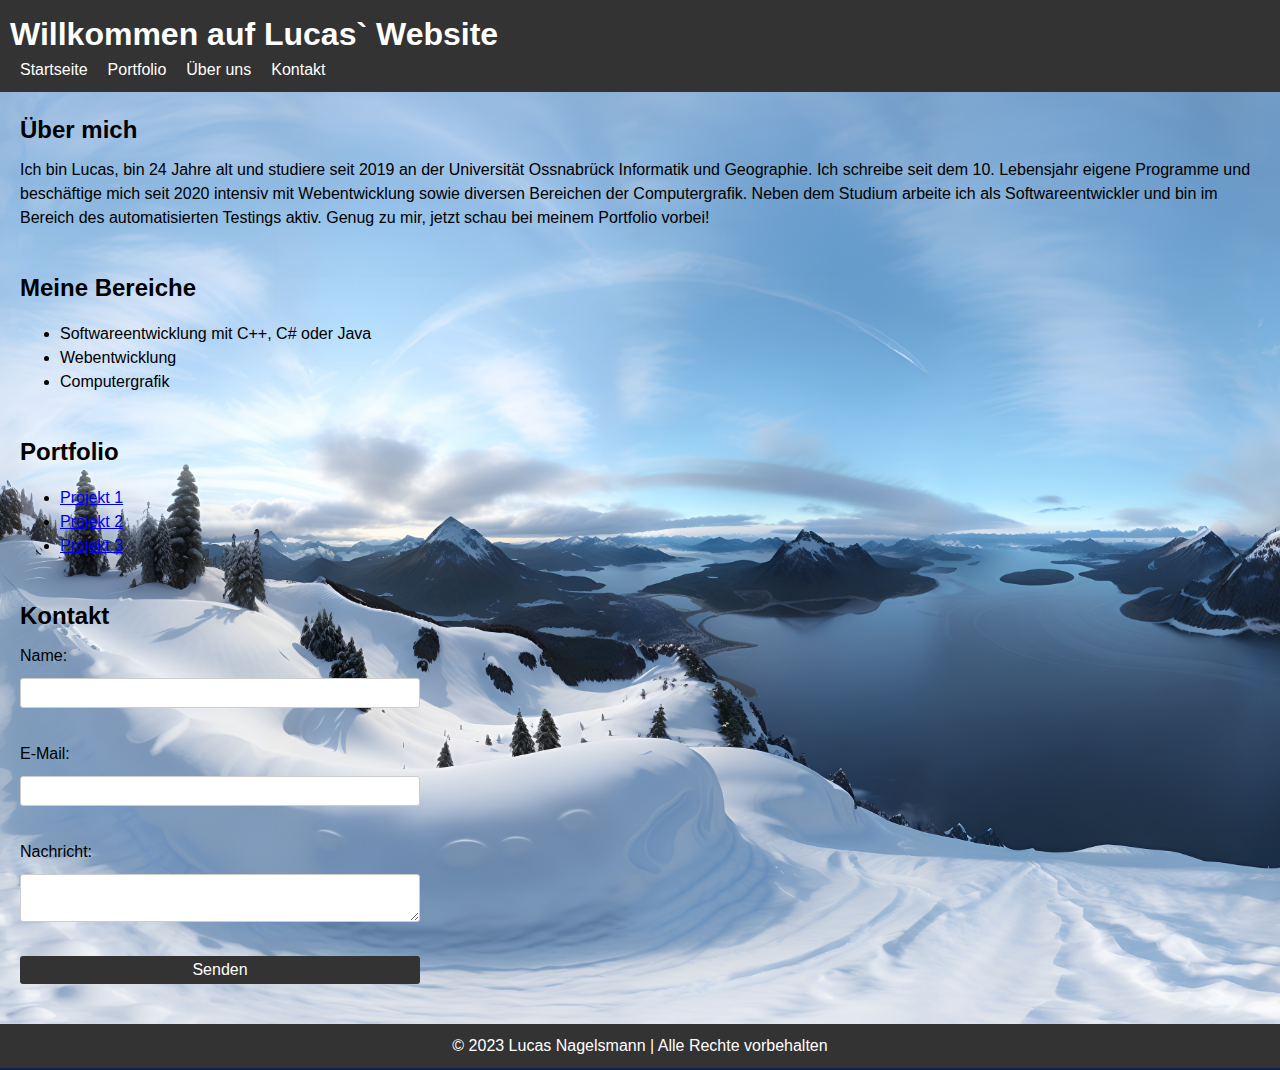
==== index.html @ da479cf8 "Insert Portfolio page" ====
<!DOCTYPE html>
<html>
<head>
	<title>Lucas Nagelsmann</title>
	<meta charset="UTF-8">
	<meta name="viewport" content="width=device-width, initial-scale=1.0">
	<link rel="stylesheet" href="styles.css">
</head>
<body>
	<header>
		<h1>Willkommen auf Lucas` Website</h1>
		<nav>
			<ul>
				<li><a href="index.html">Startseite</a></li>
				<li><a href="portfolio.html">Portfolio</a></li>
				<li><a href="übermich.html">Über uns</a></li>
				<li><a href="kontakt.html">Kontakt</a></li>
			</ul>
		</nav>
	</header>
	<main>
		<section id="about">
			<h2>Über mich</h2>
			<p>Ich bin Lucas, bin 24 Jahre alt und studiere seit 2019 an der Universität Ossnabrück Informatik und Geographie.
				Ich schreibe seit dem 10. Lebensjahr eigene Programme und beschäftige mich seit 2020 intensiv mit Webentwicklung
				sowie diversen Bereichen der Computergrafik. Neben dem Studium arbeite ich als Softwareentwickler und bin im Bereich 
				des automatisierten Testings aktiv. Genug zu mir, jetzt schau bei meinem Portfolio vorbei!
			</p>
		</section>
		<section id="services">
			<h2>Meine Bereiche</h2>
			<ul>
				<li>Softwareentwicklung mit C++, C# oder Java</li>
				<li>Webentwicklung</li>
				<li>Computergrafik</li>
			</ul>
		</section>
		<section id="portfolio">
			<h2>Portfolio</h2>
			<ul>
				<li><a href="#">Projekt 1</a></li>
				<li><a href="#">Projekt 2</a></li>
				<li><a href="#">Projekt 3</a></li>
			</ul>
		</section>
		<section id="contact">
			<h2>Kontakt</h2>
			<form>
				<label for="name">Name:</label>
				<input type="text" id="name" name="name"><br>

				<label for="email">E-Mail:</label>
				<input type="email" id="email" name="email"><br>

				<label for="message">Nachricht:</label>
				<textarea id="message" name="message"></textarea><br>

				<input type="submit" value="Senden">
			</form>
		</section>
	</main>
	<footer>
		<p>&copy; 2023 Lucas Nagelsmann | Alle Rechte vorbehalten</p>
	</footer>
</body>
</html>
---- styles.css ----
/* Allgemeine Formatierung */
body {
    font-family: Arial, sans-serif;
    font-size: 16px;
    line-height: 1.5;
    margin: 0;
    padding: 0;
    background-color: #0c2352; /* Dunkles Blau */
  
    background-image: url("realistic_snowy_mountins.jfif");
    background-repeat: no-repeat;
    background-size: cover;
    
      
}

/* Header */
header {
    background-color: #333;
    color: #fff;
    padding: 10px;
}
header h1 {
    margin: 0;
}

/* Navigation */
nav {
    display: flex;
    justify-content: space-between;
    align-items: center;
}
nav ul {
    list-style: none;
    margin: 0;
    padding: 0;
    display: flex;
}
nav li {
    margin: 0 10px;
}
nav a {
    color: #fff;
    text-decoration: none;
    transition: color 0.3s ease;
}
nav a:hover {
    color: #f00;
}

/* Hauptbereich */
main {
    margin: 20px;
}
section {
    margin-bottom: 40px;
}
h2 {
    font-size: 24px;
    margin-bottom: 10px;
}
p {
    margin: 0;
}

/* Formular */
form {
    display: flex;
    flex-direction: column;
    max-width: 400px;
}
label {
    margin-bottom: 10px;
}
input[type="text"],
input[type="email"],
textarea {
    padding: 5px;
    margin-bottom: 10px;
    border: 1px solid #ccc;
    border-radius: 3px;
    font-size: 16px;
}
input[type="submit"] {
    background-color: #333;
    color: #fff;
    padding: 5px 10px;
    border: none;
    border-radius: 3px;
    font-size: 16px;
    cursor: pointer;
}
input[type="submit"]:hover {
    background-color: #f00;
}

/* Footer */
footer {
    background-color: #333;
    color: #fff;
    padding: 10px;
    text-align: center;
}
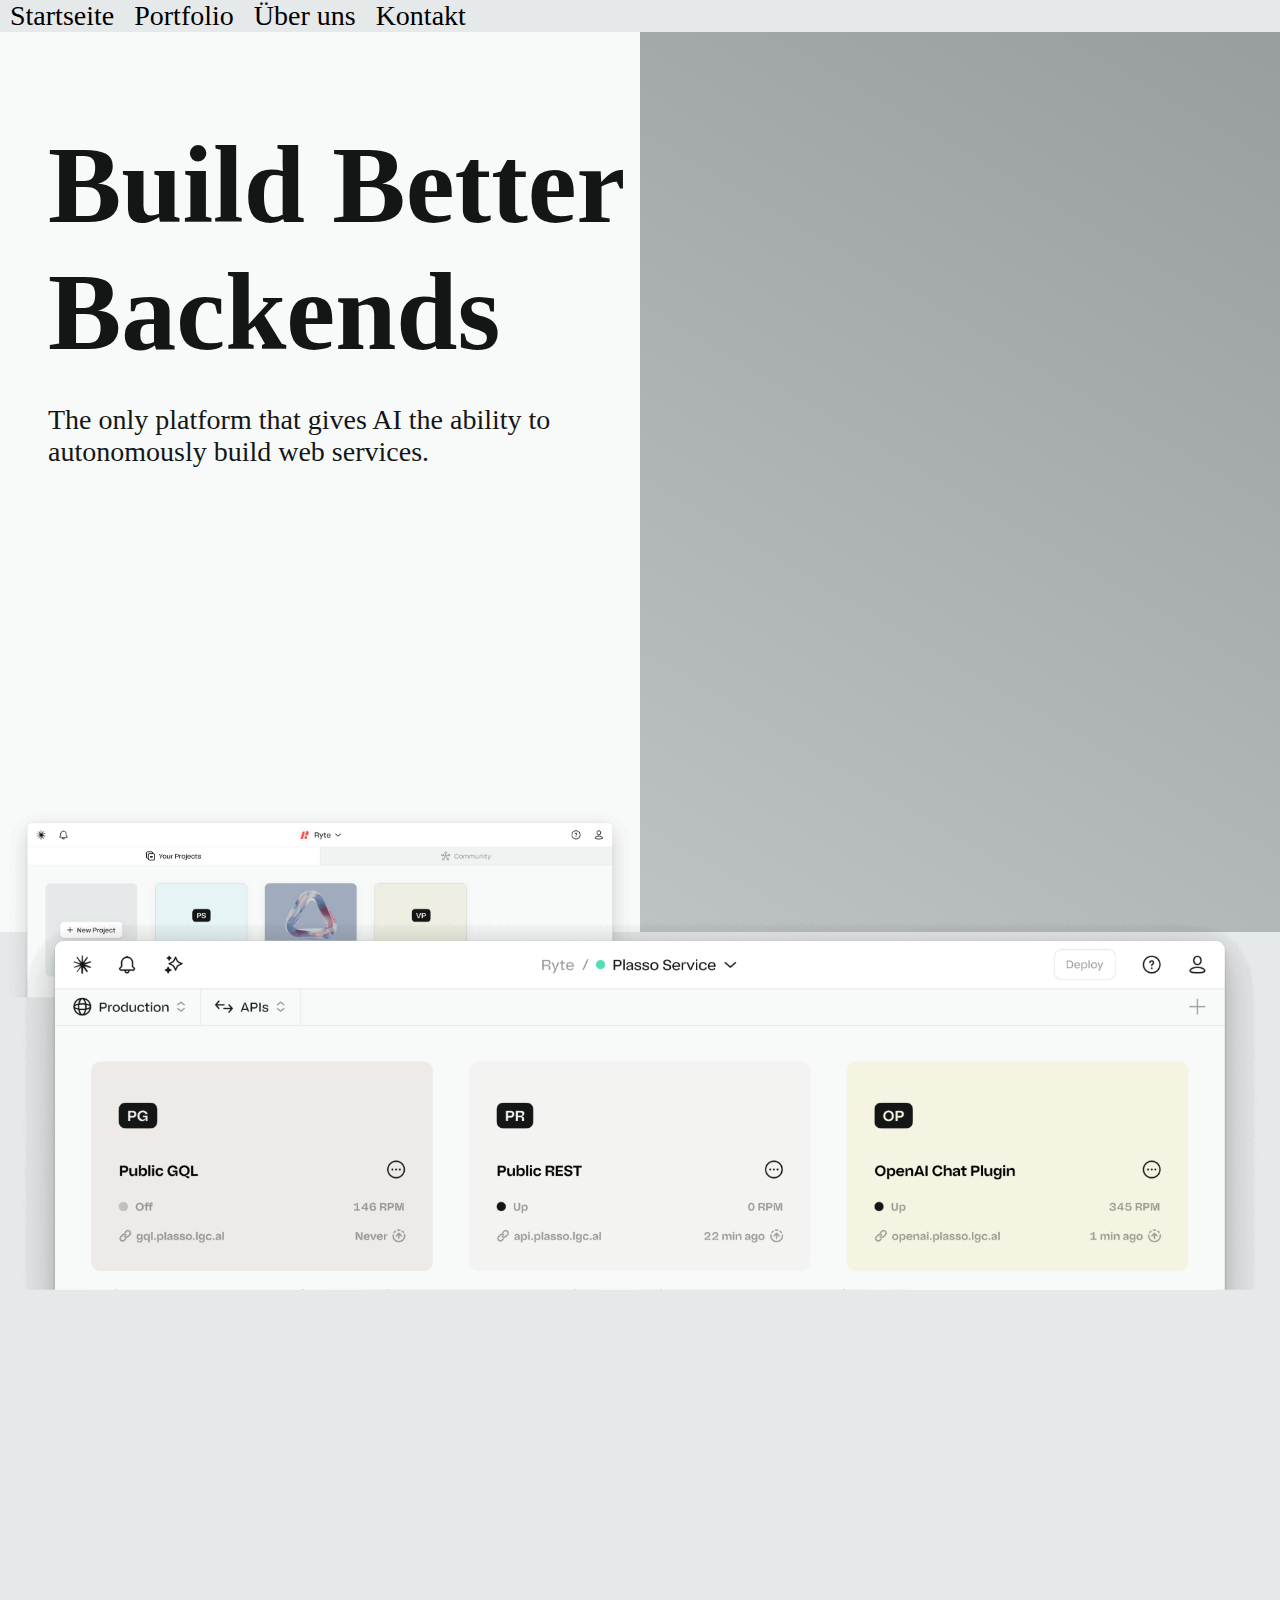
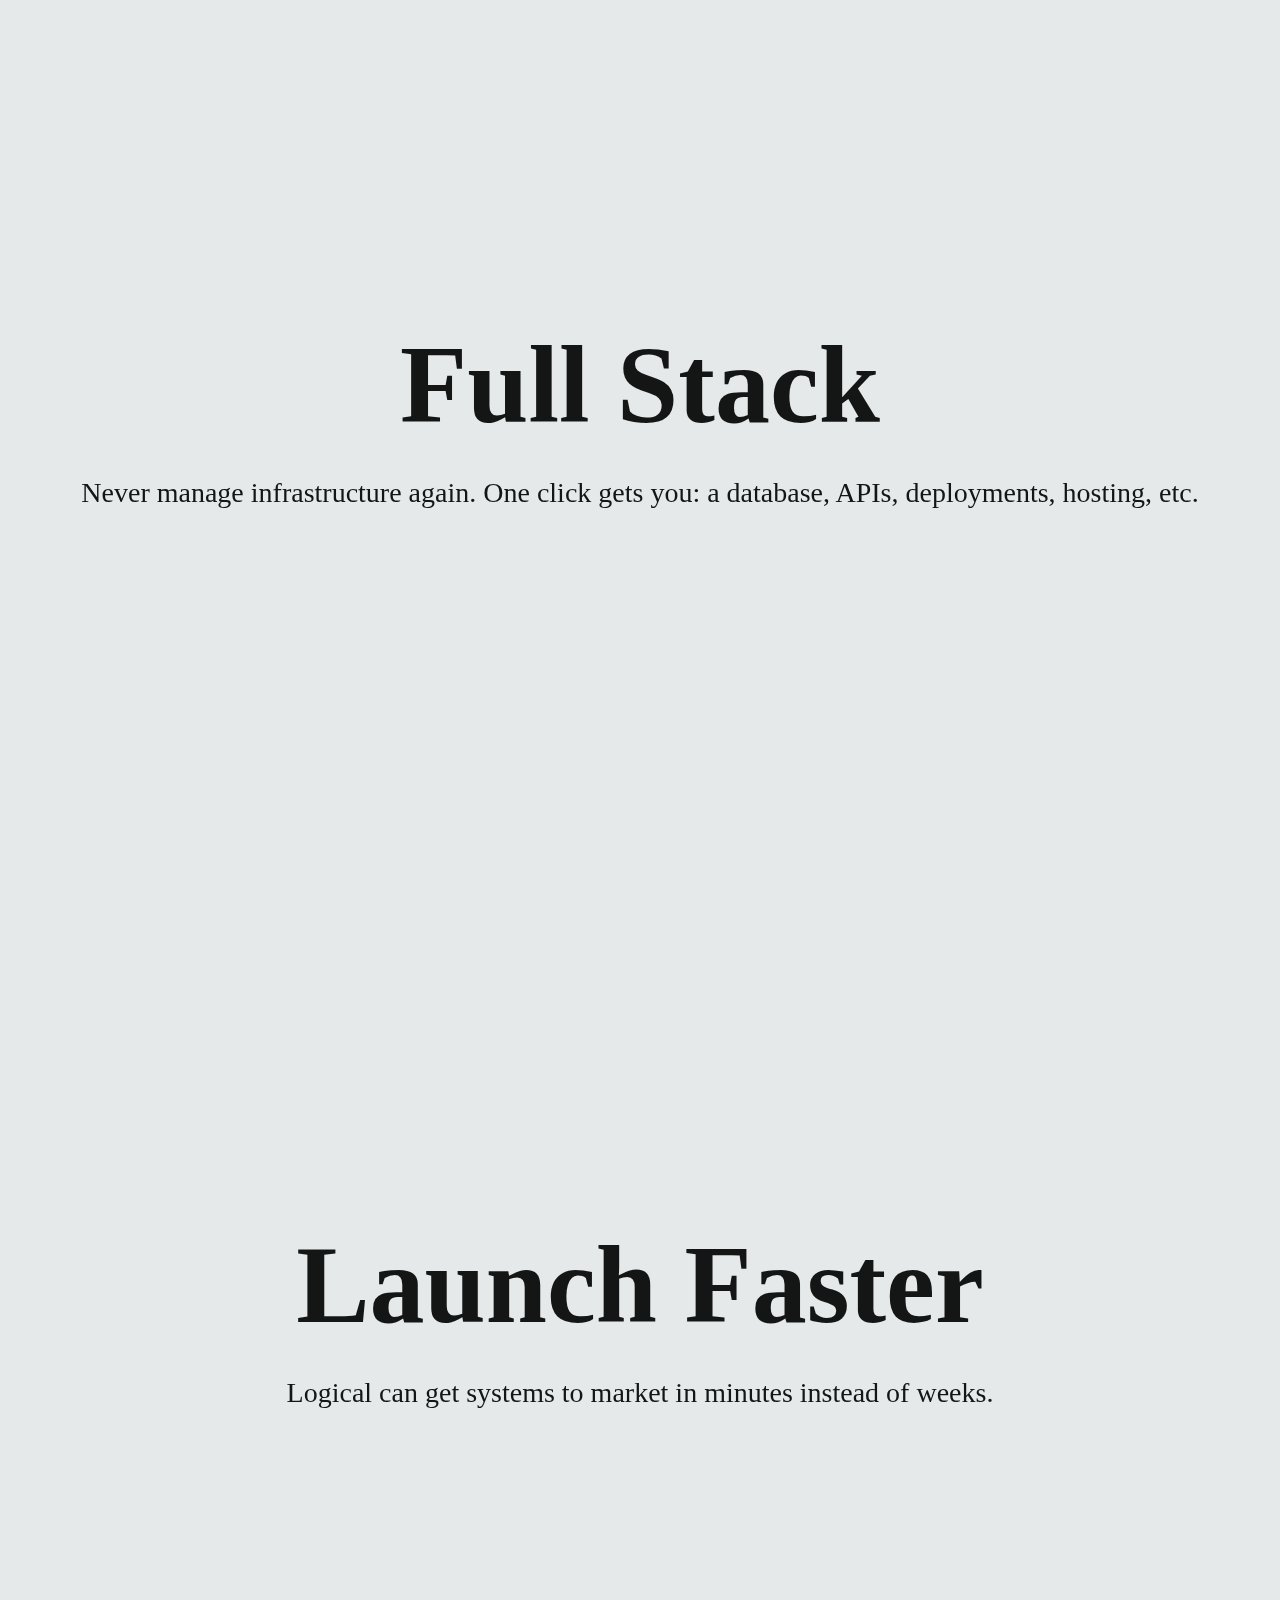
==== commit da9f673d: "Add animation and new design" ====
--- a/index.html
+++ b/index.html
@@ -1,66 +1,61 @@
-<!DOCTYPE html>
-<html>
-<head>
-	<title>Lucas Nagelsmann</title>
-	<meta charset="UTF-8">
-	<meta name="viewport" content="width=device-width, initial-scale=1.0">
-	<link rel="stylesheet" href="styles.css">
-</head>
-<body>
-	<header>
-		<h1>Willkommen auf Lucas` Website</h1>
-		<nav>
-			<ul>
-				<li><a href="index.html">Startseite</a></li>
-				<li><a href="portfolio.html">Portfolio</a></li>
-				<li><a href="übermich.html">Über uns</a></li>
-				<li><a href="kontakt.html">Kontakt</a></li>
-			</ul>
-		</nav>
-	</header>
-	<main>
-		<section id="about">
-			<h2>Über mich</h2>
-			<p>Ich bin Lucas, bin 24 Jahre alt und studiere seit 2019 an der Universität Ossnabrück Informatik und Geographie.
-				Ich schreibe seit dem 10. Lebensjahr eigene Programme und beschäftige mich seit 2020 intensiv mit Webentwicklung
-				sowie diversen Bereichen der Computergrafik. Neben dem Studium arbeite ich als Softwareentwickler und bin im Bereich 
-				des automatisierten Testings aktiv. Genug zu mir, jetzt schau bei meinem Portfolio vorbei!
-			</p>
-		</section>
-		<section id="services">
-			<h2>Meine Bereiche</h2>
-			<ul>
-				<li>Softwareentwicklung mit C++, C# oder Java</li>
-				<li>Webentwicklung</li>
-				<li>Computergrafik</li>
-			</ul>
-		</section>
-		<section id="portfolio">
-			<h2>Portfolio</h2>
-			<ul>
-				<li><a href="#">Projekt 1</a></li>
-				<li><a href="#">Projekt 2</a></li>
-				<li><a href="#">Projekt 3</a></li>
-			</ul>
-		</section>
-		<section id="contact">
-			<h2>Kontakt</h2>
-			<form>
-				<label for="name">Name:</label>
-				<input type="text" id="name" name="name"><br>
-
-				<label for="email">E-Mail:</label>
-				<input type="email" id="email" name="email"><br>
-
-				<label for="message">Nachricht:</label>
-				<textarea id="message" name="message"></textarea><br>
-
-				<input type="submit" value="Senden">
-			</form>
-		</section>
-	</main>
-	<footer>
-		<p>&copy; 2023 Lucas Nagelsmann | Alle Rechte vorbehalten</p>
-	</footer>
-</body>
-</html>
+<!DOCTYPE html>
+<html lang="en">
+  <head>
+    <meta charset="UTF-8" />
+    <meta http-equiv="X-UA-Compatible" content="IE=edge" />
+    <meta name="viewport" content="width=device-width, initial-scale=1.0" />
+    <title>Lucas Nagelsmann</title>
+    <link rel="stylesheet" href="CSSFiles/stylesMain.css" />
+    <script src="JavascriptFiles/script.js" defer></script>
+  </head>
+  <body>
+    <header>
+        <nav>
+			<ul>
+				<li><a href="index.html">Startseite</a></li>
+				<li><a href="portfolio.html">Portfolio</a></li>
+				<li><a href="übermich.html">Über uns</a></li>
+				<li><a href="kontakt.html">Kontakt</a></li>
+			</ul>
+		</nav>
+    </header>
+    <div class="imgs">
+      <img
+        src="imgs/img-1.png"
+        data-img
+        id="img-1"
+        class="top-section-img show"
+      />
+      <img src="imgs/img-2.png" data-img id="img-2" />
+      <img src="imgs/img-3.png" data-img id="img-3" />
+    </div>
+    <section class="top-section full-screen-section">
+      <div class="left">
+        <h1>Build Better Backends</h1>
+        <p>
+          The only platform that gives AI the ability to autonomously build web
+          services.
+        </p>
+      </div>
+      <div class="right"></div>
+    </section>
+    <section class="full-screen-section first-main-section">
+      <h1>Completely Visual</h1>
+      <p>Never touch the command line, from provision to production.</p>
+      <div data-img-to-show="#img-1"></div>
+    </section>
+    <section class="full-screen-section">
+      <h1>Full Stack</h1>
+      <p>
+        Never manage infrastructure again. One click gets you: a database, APIs,
+        deployments, hosting, etc.
+      </p>
+      <div data-img-to-show="#img-2"></div>
+    </section>
+    <section class="full-screen-section">
+      <h1>Launch Faster</h1>
+      <p>Logical can get systems to market in minutes instead of weeks.</p>
+      <div data-img-to-show="#img-3"></div>
+    </section>
+  </body>
+</html>--- a/CSSFiles/stylesMain.css
+++ b/CSSFiles/stylesMain.css
@@ -0,0 +1,137 @@
+*,
+*::before,
+*::after {
+  box-sizing: border-box;
+}
+
+body {
+  margin: 0;
+  color: #141616;
+  background-color: #e6e9ea;
+  font-size: 28px;
+}
+
+h1 {
+  font-size: 110px;
+  margin-bottom: 1rem;
+}
+
+.full-screen-section {
+  height: 100vh;
+  text-align: center;
+  padding: 1rem;
+  position: relative;
+}
+
+.top-section .left,
+.top-section .right {
+  flex-basis: 0;
+  flex-grow: 1;
+  padding: 1rem;
+  padding-left: 3rem;
+}
+
+.top-section {
+  display: flex;
+  text-align: start;
+  padding: 0;
+}
+
+.top-section .left {
+  background-color: rgb(248, 250, 249, var(--background-opacity));
+}
+
+.top-section .right {
+  background: linear-gradient(
+    210.65deg,
+    rgb(152, 157, 157, var(--background-opacity)) 0%,
+    rgb(189, 194, 194, var(--background-opacity)) 100%
+  );
+}
+
+.imgs > .top-section-img {
+  /* (oldVal - oldMin) * newRange / oldRange + newMin */
+  --value: min(var(--scroll), 30) * 50 / 30;
+  width: calc(50vw + 1vw * var(--value));
+  transform: translateY(calc(50% - 1% * var(--value)));
+}
+
+@media (width <= 1000px) {
+  .top-section .right {
+    display: none;
+  }
+
+  .top-section .left {
+    text-align: center;
+  }
+
+  body {
+    font-size: 24px;
+  }
+
+  h1 {
+    font-size: 72px;
+  }
+
+  .imgs > .top-section-img {
+    width: 100vw;
+  }
+}
+
+:root {
+  --scroll: 0;
+}
+
+.top-section {
+  position: sticky;
+  top: 0;
+  /* (oldVal - oldMin) * newRange / oldRange + newMin */
+  translate: 0 calc(-1% * (max(var(--scroll), 25) - 25) * 100 / 75);
+  --background-opacity: calc(100% - 1% * min(var(--scroll), 30) * 100 / 30);
+}
+
+.first-main-section {
+  padding-top: 10vh;
+}
+
+.imgs > * {
+  position: fixed;
+  width: 100vw;
+  bottom: 0;
+  z-index: 10;
+  translate: 0 100%;
+  transition: translate 250ms ease-in-out;
+}
+
+.imgs > .show {
+  translate: 0 0;
+}
+
+[data-img-to-show] {
+  position: absolute;
+  top: 20%;
+}
+
+/* Navigation */
+nav {
+    display: flex;
+    justify-content: space-between;
+    align-items: center;
+}
+nav ul {
+    list-style: none;
+    margin: 0;
+    padding: 0;
+    display: flex;
+}
+nav li {
+    margin: 0 10px;
+}
+nav a {
+    color: #000000;
+    text-decoration: none;
+    transition: color 0.3s ease;
+}
+nav a:hover {
+    color: #f00;
+}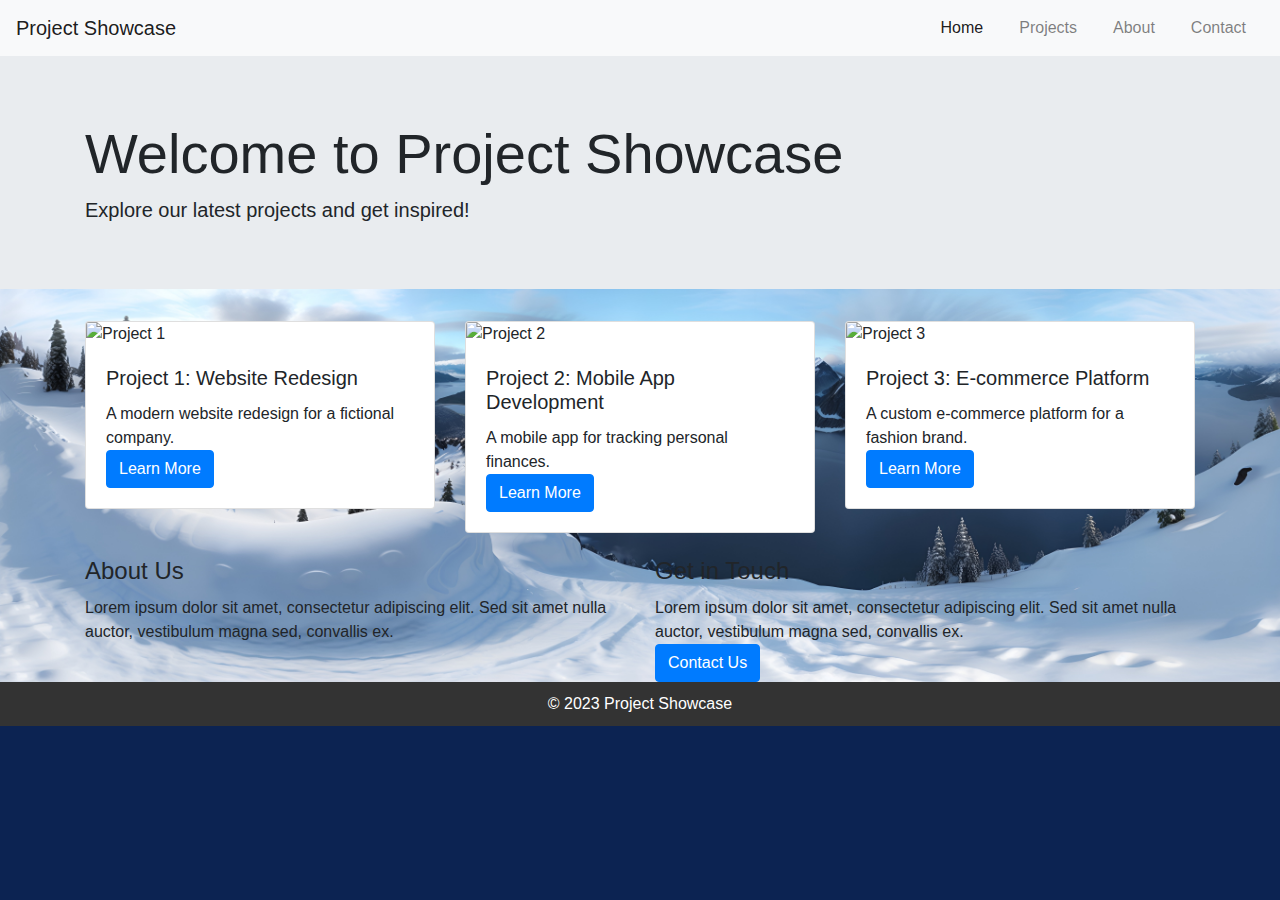
==== commit d3beab71: "Init new website" ====
--- a/index.html
+++ b/index.html
@@ -1,61 +1,97 @@
 <!DOCTYPE html>
 <html lang="en">
-  <head>
-    <meta charset="UTF-8" />
-    <meta http-equiv="X-UA-Compatible" content="IE=edge" />
-    <meta name="viewport" content="width=device-width, initial-scale=1.0" />
-    <title>Lucas Nagelsmann</title>
-    <link rel="stylesheet" href="CSSFiles/stylesMain.css" />
-    <script src="JavascriptFiles/script.js" defer></script>
-  </head>
-  <body>
-    <header>
-        <nav>
-			<ul>
-				<li><a href="index.html">Startseite</a></li>
-				<li><a href="portfolio.html">Portfolio</a></li>
-				<li><a href="übermich.html">Über uns</a></li>
-				<li><a href="kontakt.html">Kontakt</a></li>
-			</ul>
-		</nav>
-    </header>
-    <div class="imgs">
-      <img
-        src="imgs/img-1.png"
-        data-img
-        id="img-1"
-        class="top-section-img show"
-      />
-      <img src="imgs/img-2.png" data-img id="img-2" />
-      <img src="imgs/img-3.png" data-img id="img-3" />
+<head>
+    <meta charset="UTF-8">
+    <meta name="viewport" content="width=device-width, initial-scale=1.0">
+    <title>Project Showcase</title>
+    <link rel="stylesheet" href="https://maxcdn.bootstrapcdn.com/bootstrap/4.0.0/css/bootstrap.min.css">
+    <link rel="stylesheet" href="styles.css">
+</head>
+<body>
+    <nav class="navbar navbar-expand-lg navbar-light bg-light">
+        <a class="navbar-brand" href="#">Project Showcase</a>
+        <button class="navbar-toggler" type="button" data-toggle="collapse" data-target="#navbarSupportedContent" aria-controls="navbarSupportedContent" aria-expanded="false" aria-label="Toggle navigation">
+            <span class="navbar-toggler-icon"></span>
+        </button>
+        <div class="collapse navbar-collapse" id="navbarSupportedContent">
+            <ul class="navbar-nav ml-auto">
+                <li class="nav-item active">
+                    <a class="nav-link" href="#home">Home <span class="sr-only">(current)</span></a>
+                </li>
+                <li class="nav-item">
+                    <a class="nav-link" href="#projects">Projects</a>
+                </li>
+                <li class="nav-item">
+                    <a class="nav-link" href="#about">About</a>
+                </li>
+                <li class="nav-item">
+                    <a class="nav-link" href="#contact">Contact</a>
+                </li>
+            </ul>
+        </div>
+    </nav>
+
+    <div class="jumbotron jumbotron-fluid bg-cover" style="background-image: url('background.jpg');">
+        <div class="container">
+            <h1 class="display-4">Welcome to Project Showcase</h1>
+            <p class="lead">Explore our latest projects and get inspired!</p>
+        </div>
     </div>
-    <section class="top-section full-screen-section">
-      <div class="left">
-        <h1>Build Better Backends</h1>
-        <p>
-          The only platform that gives AI the ability to autonomously build web
-          services.
-        </p>
-      </div>
-      <div class="right"></div>
-    </section>
-    <section class="full-screen-section first-main-section">
-      <h1>Completely Visual</h1>
-      <p>Never touch the command line, from provision to production.</p>
-      <div data-img-to-show="#img-1"></div>
-    </section>
-    <section class="full-screen-section">
-      <h1>Full Stack</h1>
-      <p>
-        Never manage infrastructure again. One click gets you: a database, APIs,
-        deployments, hosting, etc.
-      </p>
-      <div data-img-to-show="#img-2"></div>
-    </section>
-    <section class="full-screen-section">
-      <h1>Launch Faster</h1>
-      <p>Logical can get systems to market in minutes instead of weeks.</p>
-      <div data-img-to-show="#img-3"></div>
-    </section>
-  </body>
-</html>+
+    <div class="container">
+        <div class="row">
+            <div class="col-md-4">
+                <div class="card mb-4 shadow-sm">
+                    <img src="project1.jpg" alt="Project 1" class="card-img-top">
+                    <div class="card-body">
+                        <h5 class="card-title">Project 1: Website Redesign</h5>
+                        <p class="card-text">A modern website redesign for a fictional company.</p>
+                        <a href="#" class="btn btn-primary">Learn More</a>
+                    </div>
+                </div>
+            </div>
+            <div class="col-md-4">
+                <div class="card mb-4 shadow-sm">
+                    <img src="project2.jpg" alt="Project 2" class="card-img-top">
+                    <div class="card-body">
+                        <h5 class="card-title">Project 2: Mobile App Development</h5>
+                        <p class="card-text">A mobile app for tracking personal finances.</p>
+                        <a href="#" class="btn btn-primary">Learn More</a>
+                    </div>
+                </div>
+            </div>
+            <div class="col-md-4">
+                <div class="card mb-4 shadow-sm">
+                    <img src="project3.jpg" alt="Project 3" class="card-img-top">
+                    <div class="card-body">
+                        <h5 class="card-title">Project 3: E-commerce Platform</h5>
+                        <p class="card-text">A custom e-commerce platform for a fashion brand.</p>
+                        <a href="#" class="btn btn-primary">Learn More</a>
+                    </div>
+                </div>
+            </div>
+        </div>
+    </div>
+
+    <div class="container">
+        <div class="row">
+            <div class="col-md-6">
+                <h2>About Us</h2>
+                <p>Lorem ipsum dolor sit amet, consectetur adipiscing elit. Sed sit amet nulla auctor, vestibulum magna sed, convallis ex.</p>
+            </div>
+            <div class="col-md-6">
+                <h2>Get in Touch</h2>
+                <p>Lorem ipsum dolor sit amet, consectetur adipiscing elit. Sed sit amet nulla auctor, vestibulum magna sed, convallis ex.</p>
+                <a href="#" class="btn btn-primary">Contact Us</a>
+            </div>
+        </div>
+    </div>
+
+    <footer class="footer">
+        <div class="container">
+            <p>&copy; 2023 Project Showcase</p>
+        </div>
+    </footer>
+
+    <script src="https://code.jquery.com/jquery-3.2.1.slim.min.js"></script>
+    <script src="https://maxcdn.bootstrapcdn.com--- a/styles.css
+++ b/styles.css
@@ -0,0 +1,112 @@
+/* Allgemeine Formatierung */
+body {
+    font-family: Arial, sans-serif;
+    font-size: 16px;
+    line-height: 1.5;
+    margin: 0;
+    padding: 0;
+    background-color: #0c2352; /* Dunkles Blau */
+  
+    background-image: url("realistic_snowy_mountins.jfif");
+    background-repeat: no-repeat;
+    background-size: cover;
+    
+      
+}
+
+/* Header */
+header {
+    background-color: #333;
+    color: #fff;
+    padding: 10px;
+}
+header h1 {
+    margin: 0;
+}
+
+/* Navigation */
+nav {
+    display: flex;
+    justify-content: space-between;
+    align-items: center;
+}
+nav ul {
+    list-style: none;
+    margin: 0;
+    padding: 0;
+    display: flex;
+}
+nav li {
+    margin: 0 10px;
+}
+nav a {
+    color: #fff;
+    text-decoration: none;
+    transition: color 0.3s ease;
+}
+nav a:hover {
+    color: #f00;
+}
+
+/* Hauptbereich */
+main {
+    margin: 20px;
+}
+section {
+    margin-bottom: 40px;
+}
+h2 {
+    font-size: 24px;
+    margin-bottom: 10px;
+}
+p {
+    margin: 0;
+}
+
+/* Formular */
+form {
+    display: flex;
+    flex-direction: column;
+    max-width: 400px;
+}
+label {
+    margin-bottom: 10px;
+}
+input[type="text"],
+input[type="email"],
+textarea {
+    padding: 5px;
+    margin-bottom: 10px;
+    border: 1px solid #ccc;
+    border-radius: 3px;
+    font-size: 16px;
+}
+input[type="submit"] {
+    background-color: #333;
+    color: #fff;
+    padding: 5px 10px;
+    border: none;
+    border-radius: 3px;
+    font-size: 16px;
+    cursor: pointer;
+}
+input[type="submit"]:hover {
+    background-color: #f00;
+}
+
+/* Footer */
+footer {
+    background-color: #333;
+    color: #fff;
+    padding: 10px;
+    text-align: center;
+}
+
+.main-content {
+    padding-top: 60px; /* adjust to match the height of your navbar */
+    padding-bottom: 120px; /* add extra padding to ensure cards are fully visible */
+}
+
+.card:last-child {
+    margin-bottom: 60px; /* add margin to ensure last card is fully visible */
+}
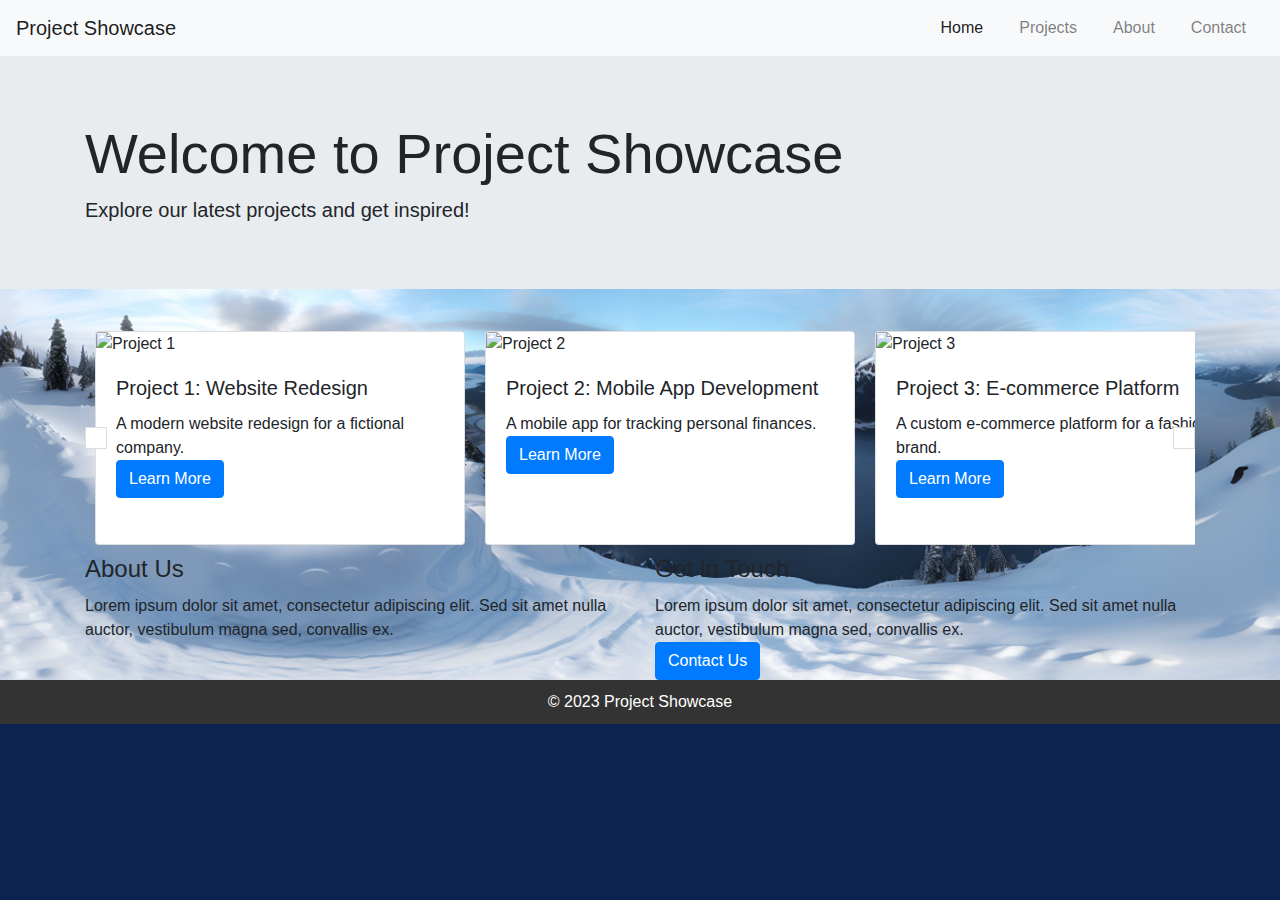
==== commit d39b3dbc: "Fixes" ====
--- a/index.html
+++ b/index.html
@@ -39,38 +39,54 @@
     </div>
 
     <div class="container">
-        <div class="row">
-            <div class="col-md-4">
-                <div class="card mb-4 shadow-sm">
-                    <img src="project1.jpg" alt="Project 1" class="card-img-top">
-                    <div class="card-body">
-                        <h5 class="card-title">Project 1: Website Redesign</h5>
-                        <p class="card-text">A modern website redesign for a fictional company.</p>
-                        <a href="#" class="btn btn-primary">Learn More</a>
-                    </div>
-                </div>
-            </div>
-            <div class="col-md-4">
-                <div class="card mb-4 shadow-sm">
-                    <img src="project2.jpg" alt="Project 2" class="card-img-top">
-                    <div class="card-body">
-                        <h5 class="card-title">Project 2: Mobile App Development</h5>
-                        <p class="card-text">A mobile app for tracking personal finances.</p>
-                        <a href="#" class="btn btn-primary">Learn More</a>
-                    </div>
-                </div>
-            </div>
-            <div class="col-md-4">
-                <div class="card mb-4 shadow-sm">
-                    <img src="project3.jpg" alt="Project 3" class="card-img-top">
-                    <div class="card-body">
-                        <h5 class="card-title">Project 3: E-commerce Platform</h5>
-                        <p class="card-text">A custom e-commerce platform for a fashion brand.</p>
-                        <a href="#" class="btn btn-primary">Learn More</a>
-                    </div>
-                </div>
-            </div>
-        </div>
+        <div class="card-container">
+  <div class="card-carousel">
+    <div class="card">
+      <img src="project1.jpg" alt="Project 1" class="card-img-top">
+      <div class="card-body">
+        <h5 class="card-title">Project 1: Website Redesign</h5>
+        <p class="card-text">A modern website redesign for a fictional company.</p>
+        <a href="#" class="btn btn-primary">Learn More</a>
+      </div>
+    </div>
+    <div class="card">
+      <img src="project2.jpg" alt="Project 2" class="card-img-top">
+      <div class="card-body">
+        <h5 class="card-title">Project 2: Mobile App Development</h5>
+        <p class="card-text">A mobile app for tracking personal finances.</p>
+        <a href="#" class="btn btn-primary">Learn More</a>
+      </div>
+    </div>
+    <div class="card">
+      <img src="project3.jpg" alt="Project 3" class="card-img-top">
+      <div class="card-body">
+        <h5 class="card-title">Project 3: E-commerce Platform</h5>
+        <p class="card-text">A custom e-commerce platform for a fashion brand.</p>
+        <a href="#" class="btn btn-primary">Learn More</a>
+      </div>
+    </div>
+    <div class="card">
+      <img src="project4.jpg" alt="Project 4" class="card-img-top">
+      <div class="card-body">
+        <h5 class="card-title">Project 4: Website Redesign</h5>
+        <p class="card-text">A modern website redesign for a fictional company.</p>
+        <a href="#" class="btn btn-primary">Learn More</a>
+      </div>
+    </div>
+    <div class="card">
+      <img src="project5.jpg" alt="Project 5" class="card-img-top">
+      <div class="card-body">
+        <h5 class="card-title">Project 5: Mobile App Development</h5>
+        <p class="card-text">A mobile app for tracking personal finances.</p>
+        <a href="#" class="btn btn-primary">Learn More</a>
+      </div>
+    </div>
+  </div>
+  <div class="carousel-controls">
+    <button class="carousel-prev"><i class="fas fa-chevron-left"></i></button>
+    <button class="carousel-next"><i class="fas fa-chevron-right"></i></button>
+  </div>
+</div>
     </div>
 
     <div class="container">
@@ -94,4 +110,7 @@
     </footer>
 
     <script src="https://code.jquery.com/jquery-3.2.1.slim.min.js"></script>
-    <script src="https://maxcdn.bootstrapcdn.com+    <script src="https://maxcdn.bootstrapcdn.com/bootstrap/4.0.0/js/bootstrap.min.js"></script>
+    <script src="JavascriptFiles/script.js"></script>
+</body>
+</html>--- a/styles.css
+++ b/styles.css
@@ -110,3 +110,53 @@
 .card:last-child {
     margin-bottom: 60px; /* add margin to ensure last card is fully visible */
 }
+
+.card-container {
+    position: relative;
+    width: 100%;
+    overflow: hidden;
+  }
+  
+  .card-carousel {
+    display: flex;
+    flex-wrap: nowrap;
+    transition: transform 0.5s ease;
+  }
+  
+  .card {
+    width: calc(100% / 3);
+    margin: 10px;
+    flex-shrink: 0;
+  }
+  
+  .carousel-controls {
+    position: absolute;
+    top: 50%;
+    transform: translateY(-50%);
+    width: 100%;
+    display: flex;
+    justify-content: space-between;
+  }
+  
+  .carousel-prev, .carousel-next {
+    background-color: #fff; /* Hintergrundfarbe */
+    border: 1px solid #ddd; /* Rand */
+    padding: 10px;
+    font-size: 24px;
+    cursor: pointer;
+    position: absolute; /* Positionierung */
+    top: 50%;
+    transform: translateY(-50%);
+  }
+  
+  .carousel-prev {
+    left: 0; /* Positionierung links */
+  }
+  
+  .carousel-next {
+    right: 0; /* Positionierung rechts */
+  }
+  
+  .carousel-prev:hover, .carousel-next:hover {
+    background-color: #ccc;
+  }
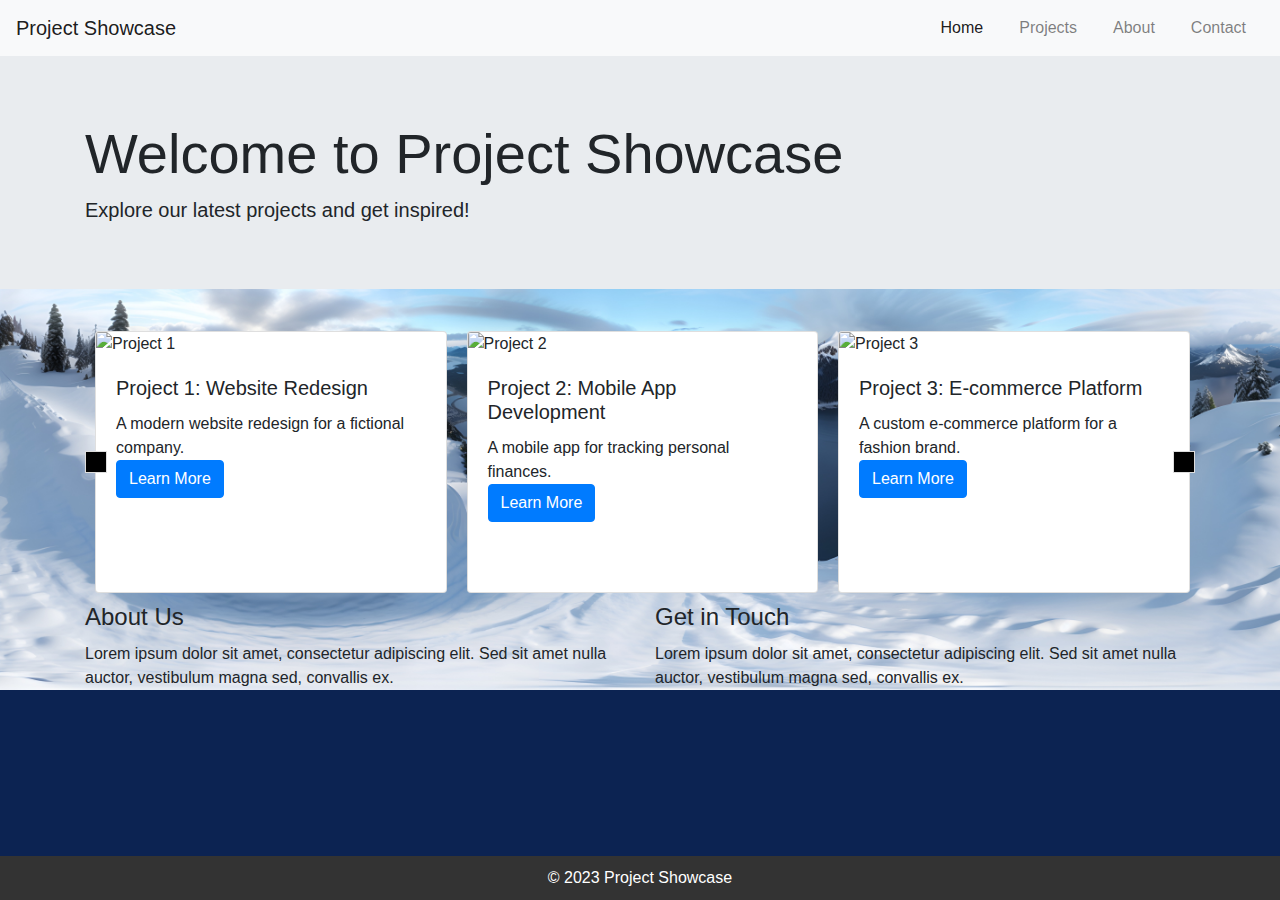
==== commit 0ac2db27: "Fixes" ====
--- a/index.html
+++ b/index.html
@@ -8,7 +8,7 @@
     <link rel="stylesheet" href="styles.css">
 </head>
 <body>
-    <nav class="navbar navbar-expand-lg navbar-light bg-light">
+    <nav class="navbar navbar-expand-lg navbar-light bg-light sticky-top">
         <a class="navbar-brand" href="#">Project Showcase</a>
         <button class="navbar-toggler" type="button" data-toggle="collapse" data-target="#navbarSupportedContent" aria-controls="navbarSupportedContent" aria-expanded="false" aria-label="Toggle navigation">
             <span class="navbar-toggler-icon"></span>
@@ -98,12 +98,11 @@
             <div class="col-md-6">
                 <h2>Get in Touch</h2>
                 <p>Lorem ipsum dolor sit amet, consectetur adipiscing elit. Sed sit amet nulla auctor, vestibulum magna sed, convallis ex.</p>
-                <a href="#" class="btn btn-primary">Contact Us</a>
             </div>
         </div>
     </div>
 
-    <footer class="footer">
+    <footer class="footer fixed-bottom">
         <div class="container">
             <p>&copy; 2023 Project Showcase</p>
         </div>
--- a/styles.css
+++ b/styles.css
@@ -124,7 +124,7 @@
   }
   
   .card {
-    width: calc(100% / 3);
+    width: calc(95% / 3);
     margin: 10px;
     flex-shrink: 0;
   }
@@ -139,7 +139,7 @@
   }
   
   .carousel-prev, .carousel-next {
-    background-color: #fff; /* Hintergrundfarbe */
+    background-color: #000000; /* Hintergrundfarbe */
     border: 1px solid #ddd; /* Rand */
     padding: 10px;
     font-size: 24px;
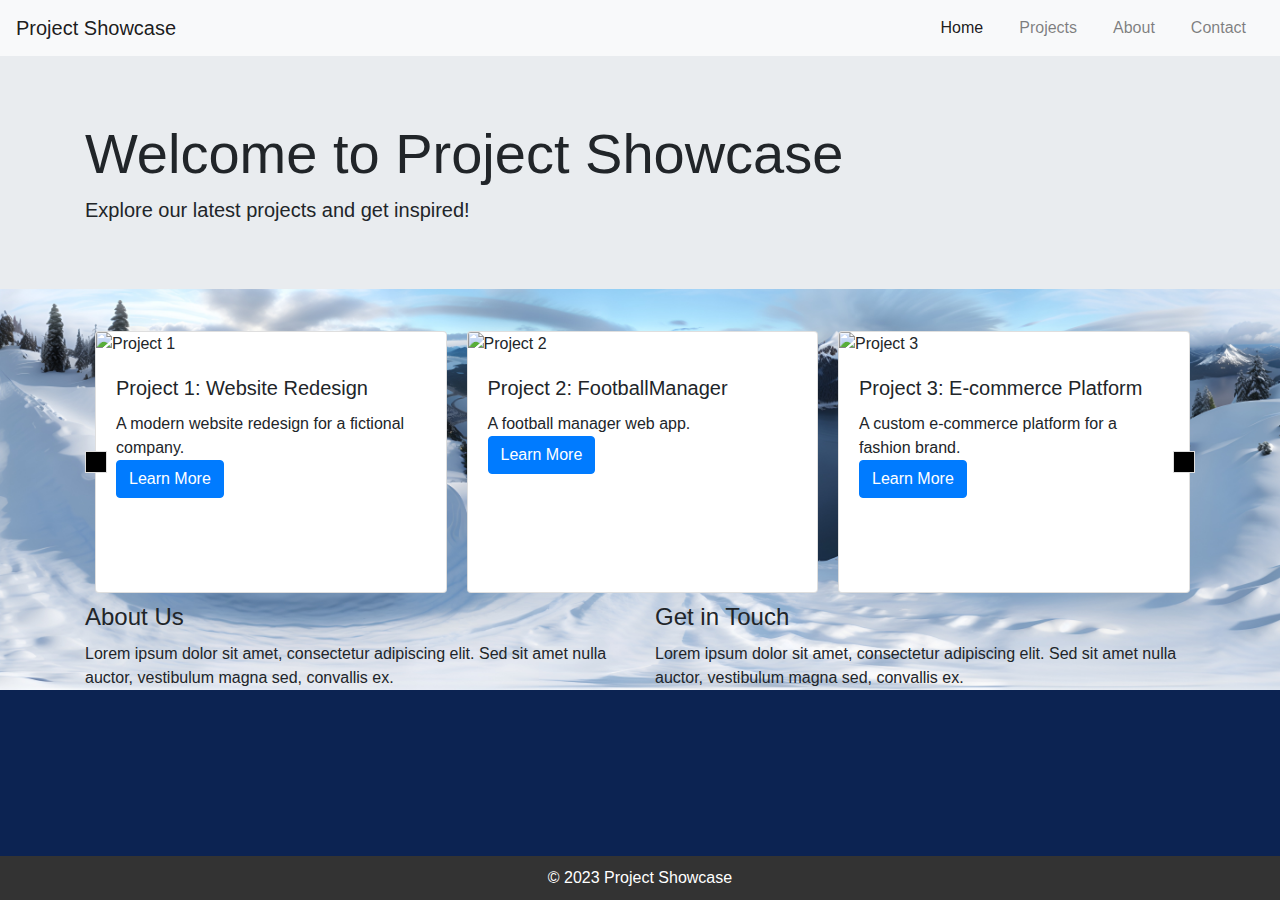
==== commit 0951a4fa: "Content" ====
--- a/index.html
+++ b/index.html
@@ -52,9 +52,9 @@
     <div class="card">
       <img src="project2.jpg" alt="Project 2" class="card-img-top">
       <div class="card-body">
-        <h5 class="card-title">Project 2: Mobile App Development</h5>
-        <p class="card-text">A mobile app for tracking personal finances.</p>
-        <a href="#" class="btn btn-primary">Learn More</a>
+        <h5 class="card-title">Project 2: FootballManager</h5>
+        <p class="card-text">A football manager web app.</p>
+        <a href="https://www.lucasn177.github.io/FootballManager/" class="btn btn-primary">Learn More</a>
       </div>
     </div>
     <div class="card">
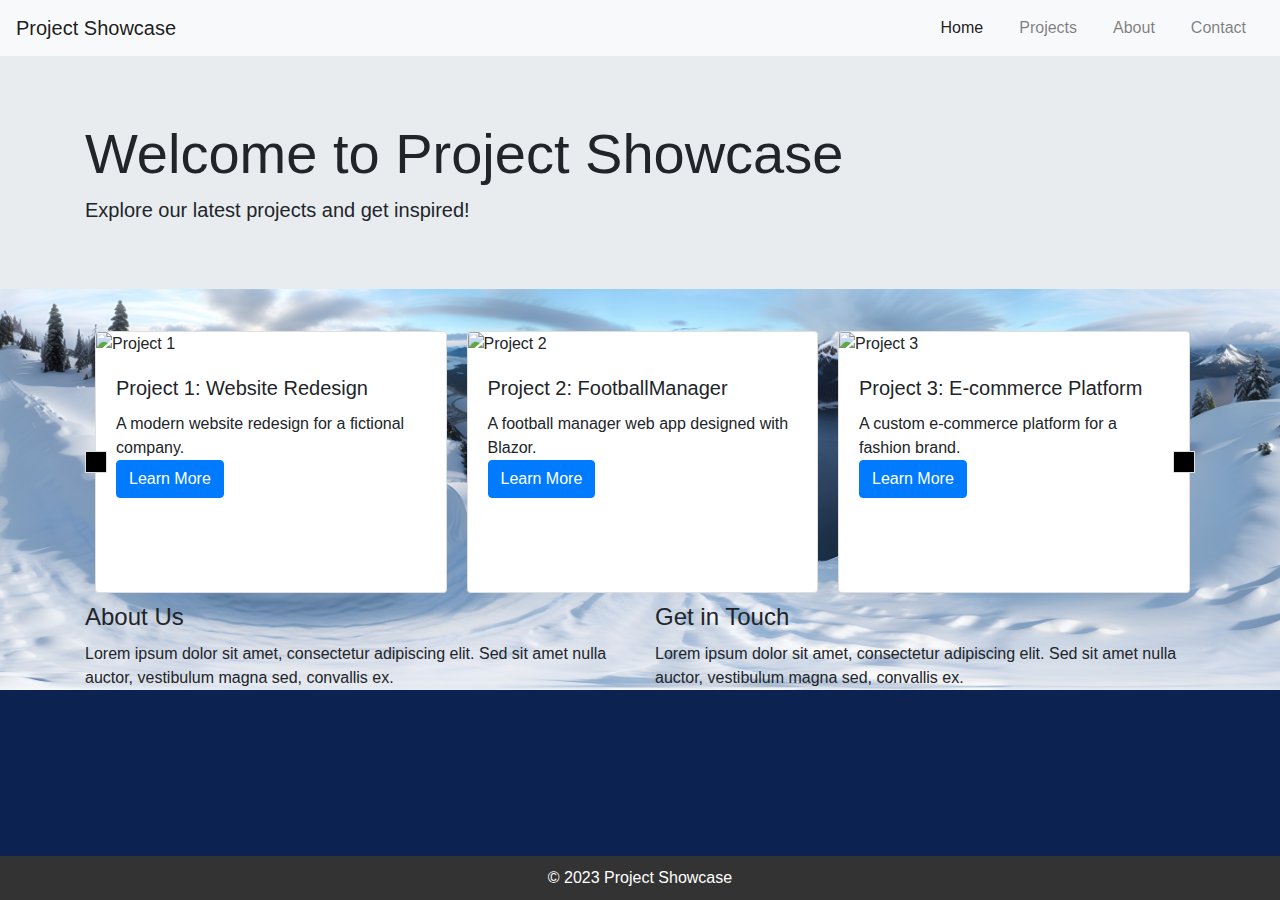
==== commit 42f5bc0f: "Content update" ====
--- a/index.html
+++ b/index.html
@@ -53,7 +53,7 @@
       <img src="project2.jpg" alt="Project 2" class="card-img-top">
       <div class="card-body">
         <h5 class="card-title">Project 2: FootballManager</h5>
-        <p class="card-text">A football manager web app.</p>
+        <p class="card-text">A football manager web app designed with Blazor.</p>
         <a href="https://www.lucasn177.github.io/FootballManager/" class="btn btn-primary">Learn More</a>
       </div>
     </div>
